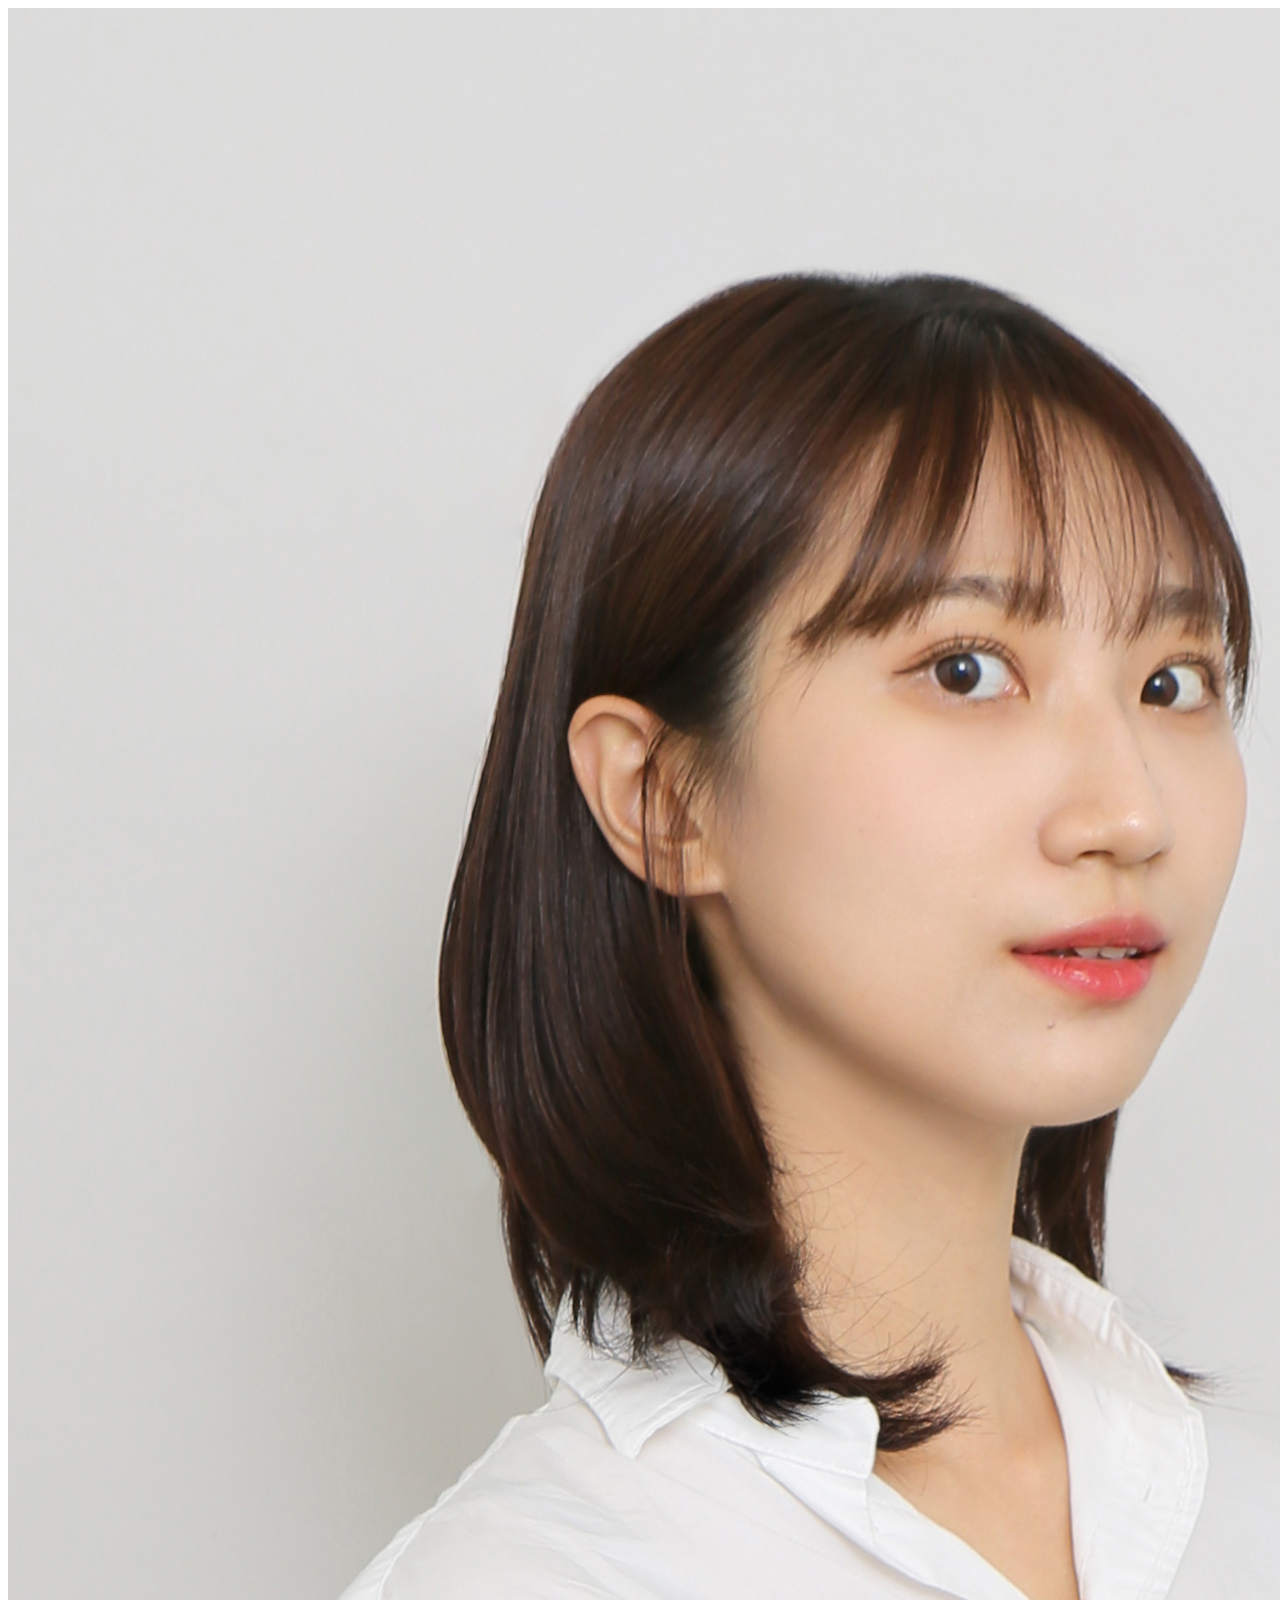
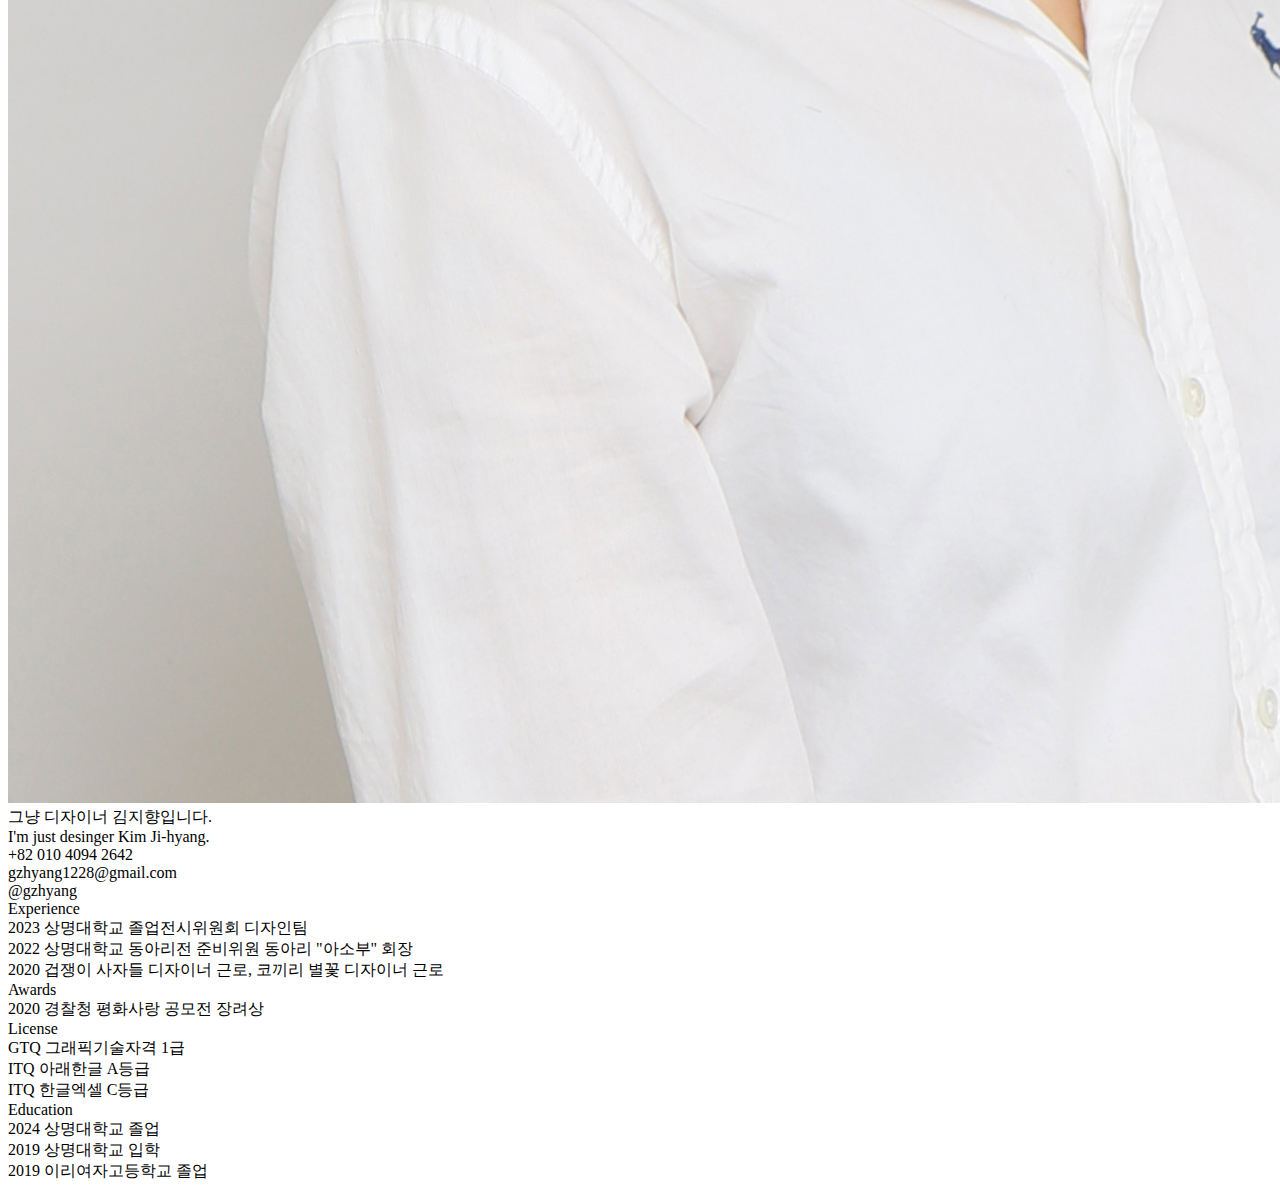
==== Info/index.html @ 25b63cf9 "240224-1" ====
<!DOCTYPE html>
<html lang="ko">
  <head>
    <meta charset="UTF-8" />
    <meta http-equiv="X-UA-Compatible" content="IE=edge" />
    <meta name="viewport" content="width=device-width, initial-scale=1.0" />
    <title>KIMJIHYANG</title>
    <link rel="stylesheet" href="style.css" />
  </head>
  <body>
    <div class="nav">
      <div class="nav_container">
        <div class="page_link">
          <a class="home" href="home"></a>
        </div>
        <div class="project_link">
          <a class="project" href="./Project/index.html"></a>
        </div>
        <div class="info_link">
          <a class="info" href="info"></a>
        </div>
      </div>
    </div>
    <div class="background">
      <img src="/assets/proflie_img.jpg" alt="" />
    </div>
    <div class="main">
      <div class="text">
        그냥 디자이너 김지향입니다.
        <br />
        I'm just desinger Kim Ji-hyang.
        <br />
        +82 010 4094 2642
        <br />
        gzhyang1228@gmail.com
        <br />
        @gzhyang
      </div>
      <div class="experience">
        <div class="title">Experience</div>
        <div class="text">
          2023 상명대학교 졸업전시위원회 디자인팀
          <br />
          2022 상명대학교 동아리전 준비위원 동아리 "아소부" 회장
          <br />
          2020 겁쟁이 사자들 디자이너 근로, 코끼리 별꽃 디자이너 근로
        </div>
      </div>
      <div class="awards">
        <div class="title">Awards</div>
        <div class="text">2020 경찰청 평화사랑 공모전 장려상</div>
      </div>
      <div class="license">
        <div class="title">License</div>
        <div class="text">
          GTQ 그래픽기술자격 1급
          <br />
          ITQ 아래한글 A등급
          <br />
          ITQ 한글엑셀 C등급
        </div>
      </div>
      <div class="education">
        <div class="title">Education</div>
        <div class="text">
          2024 상명대학교 졸업
          <br />
          2019 상명대학교 입학
          <br />
          2019 이리여자고등학교 졸업
        </div>
      </div>
    </div>
  </body>
</html>
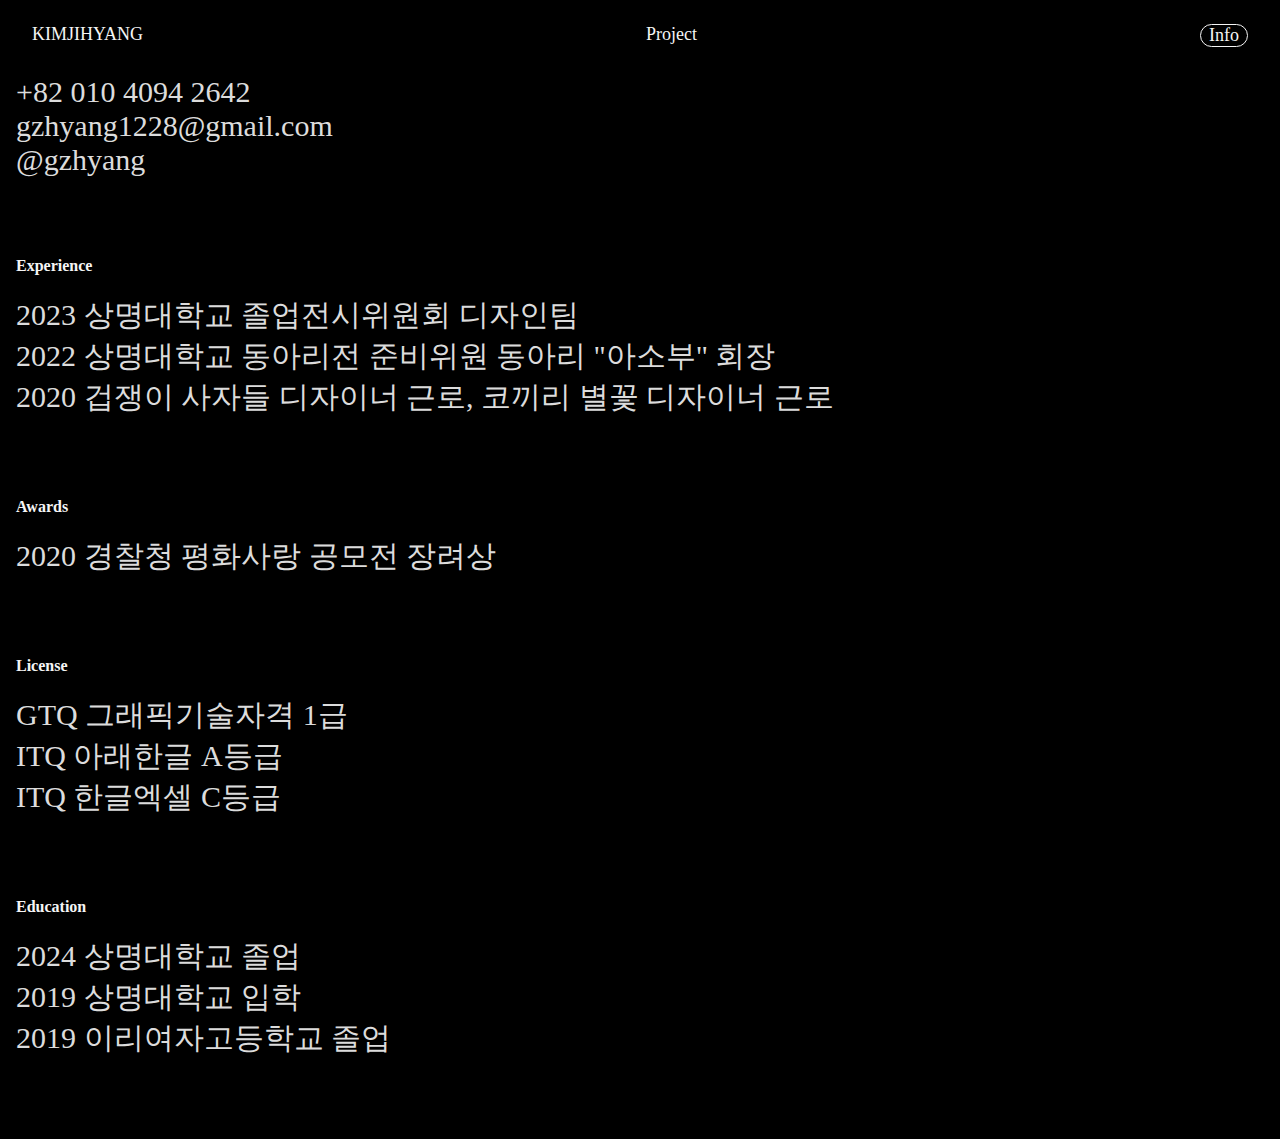
==== commit 721414d0: "240228-02" ====
--- a/Info/index.html
+++ b/Info/index.html
@@ -5,31 +5,24 @@
     <meta http-equiv="X-UA-Compatible" content="IE=edge" />
     <meta name="viewport" content="width=device-width, initial-scale=1.0" />
     <title>KIMJIHYANG</title>
-    <link rel="stylesheet" href="style.css" />
+    <link rel="stylesheet" href="style/style.css" />
   </head>
   <body>
     <div class="nav">
       <div class="nav_container">
         <div class="page_link">
-          <a class="home" href="home"></a>
+          <a class="home" href="../index.html"></a>
         </div>
         <div class="project_link">
-          <a class="project" href="./Project/index.html"></a>
+          <a class="project" href="../Project/index.html"></a>
         </div>
         <div class="info_link">
-          <a class="info" href="info"></a>
+          <a class="info" href="./index.html"></a>
         </div>
       </div>
     </div>
-    <div class="background">
-      <img src="/assets/proflie_img.jpg" alt="" />
-    </div>
     <div class="main">
       <div class="text">
-        그냥 디자이너 김지향입니다.
-        <br />
-        I'm just desinger Kim Ji-hyang.
-        <br />
         +82 010 4094 2642
         <br />
         gzhyang1228@gmail.com
--- a/Info/style/style.css
+++ b/Info/style/style.css
@@ -0,0 +1,110 @@
+@charset "UTF-8";
+*,
+*::after,
+*::before {
+  box-sizing: border-box;
+}
+
+body {
+  margin: 0;
+  font-family: "Pretendard";
+  line-height: normal;
+  overflow-x: hidden;
+  background-color: black;
+}
+
+.info_link {
+  text-decoration: none;
+  color: whitesmoke;
+  border-radius: 30px;
+  border: 1px solid whitesmoke;
+  width: -webkit-fit-content;
+  width: -moz-fit-content;
+  width: fit-content;
+}
+.info_link a {
+  padding: 8px;
+}
+
+.nav a {
+  text-decoration: none;
+  color: whitesmoke;
+}
+.nav .home::before {
+  content: "KIMJIHYANG";
+  text-decoration: none;
+  color: whitesmoke;
+  width: -webkit-fit-content;
+  width: -moz-fit-content;
+  width: fit-content;
+}
+.nav .home:hover::before {
+  content: "김지향";
+  text-decoration: none;
+  color: whitesmoke;
+  width: -webkit-fit-content;
+  width: -moz-fit-content;
+  width: fit-content;
+}
+.nav .project::before {
+  content: "Project";
+  text-decoration: none;
+  color: whitesmoke;
+}
+.nav .project:hover::before {
+  content: "프로젝트";
+  text-decoration: none;
+  color: whitesmoke;
+}
+.nav .project:hover::after {
+  text-decoration: none;
+  color: whitesmoke;
+}
+.nav .info::before {
+  content: "Info";
+  text-decoration: none;
+  color: whitesmoke;
+}
+.nav .info:hover::before {
+  content: "정보";
+  text-decoration: none;
+  color: whitesmoke;
+}
+.nav .nav_container {
+  display: flex;
+  justify-content: space-between;
+  margin: 16px;
+  font-family: "Pretendard";
+  font-size: 18px;
+  font-weight: 400;
+  padding-block: 8px;
+  padding-inline: 16px;
+}
+
+.background {
+  display: flex;
+  flex-direction: row;
+  justify-content: center;
+}
+.background img {
+  width: 400px;
+  height: 400px;
+  width: 100%;
+}
+
+.main .title {
+  margin: 16px;
+  font-weight: 600;
+  color: whitesmoke;
+}
+.main .text {
+  font-size: 30px;
+  margin-left: 16px;
+  margin-right: 16px;
+  margin-top: 20px;
+  margin-bottom: 80px;
+  color: rgb(220, 220, 220);
+}
+.main .text span {
+  color: whitesmoke;
+}